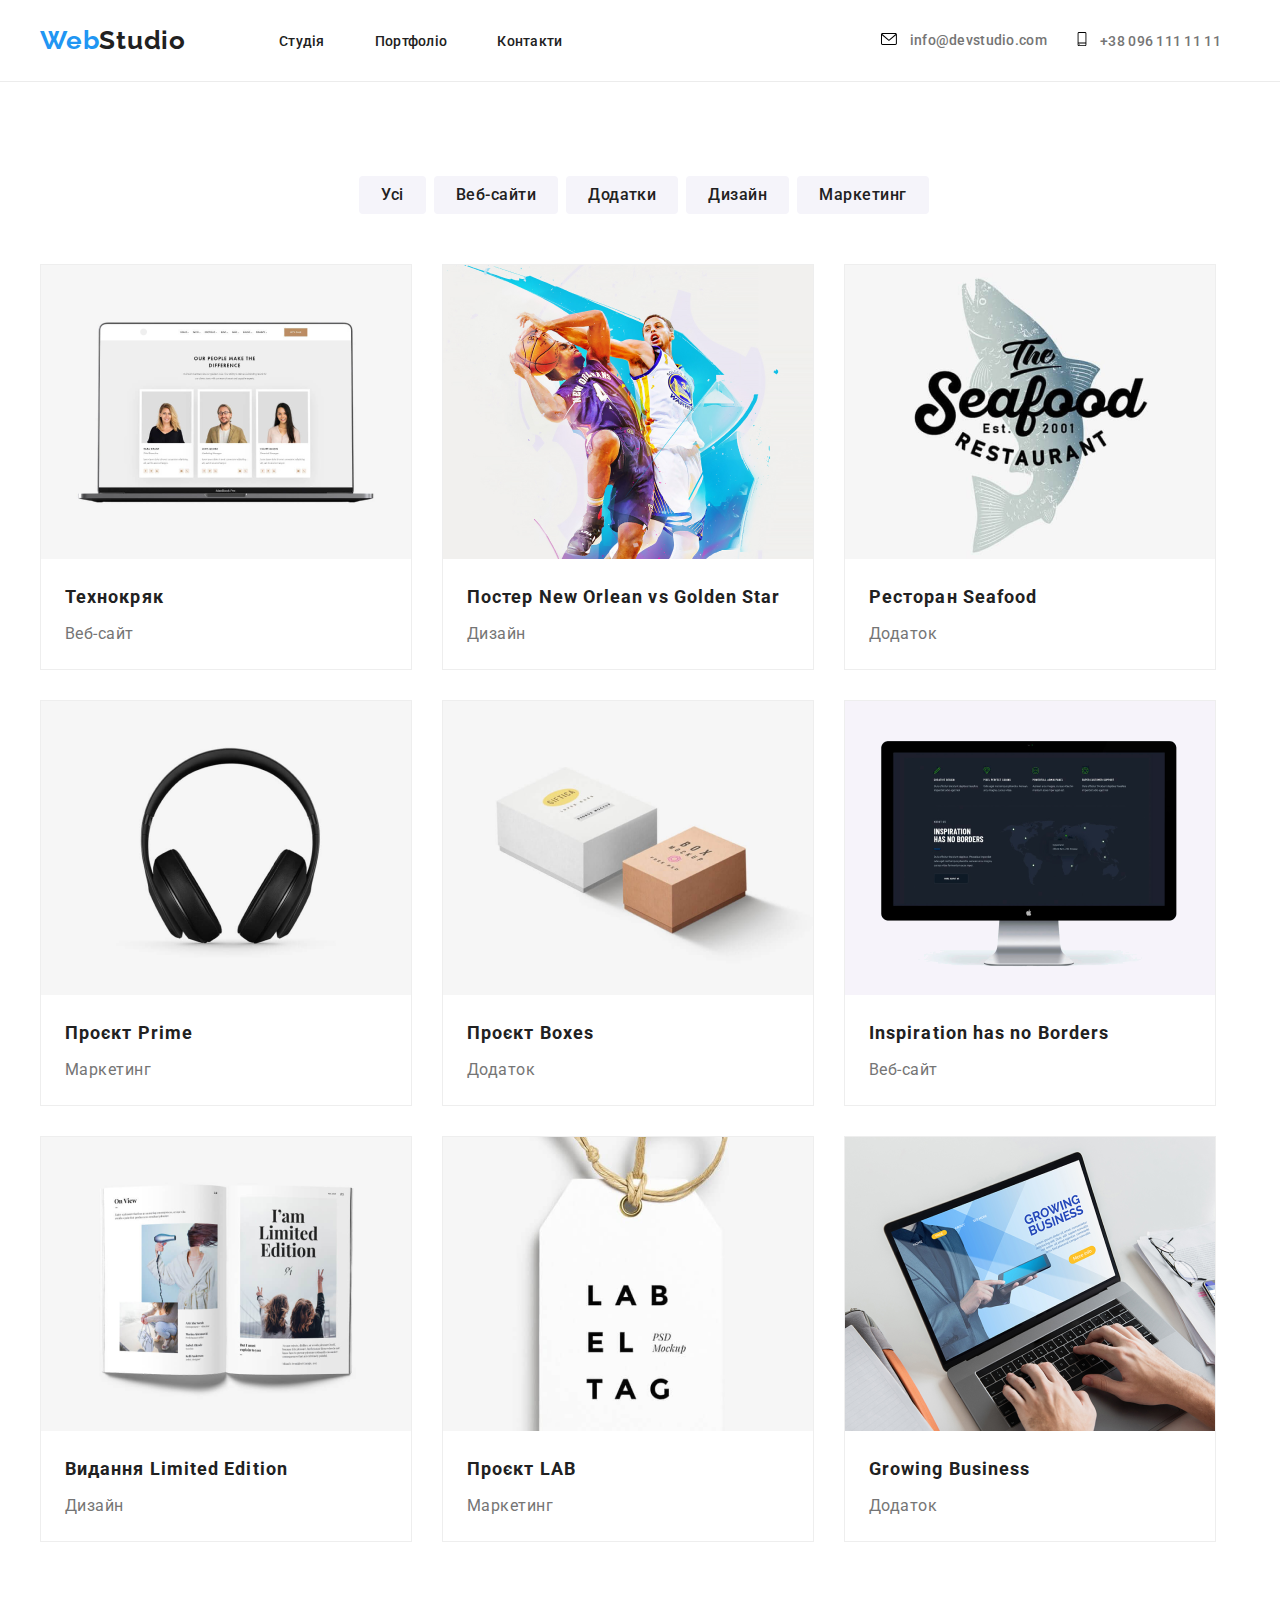
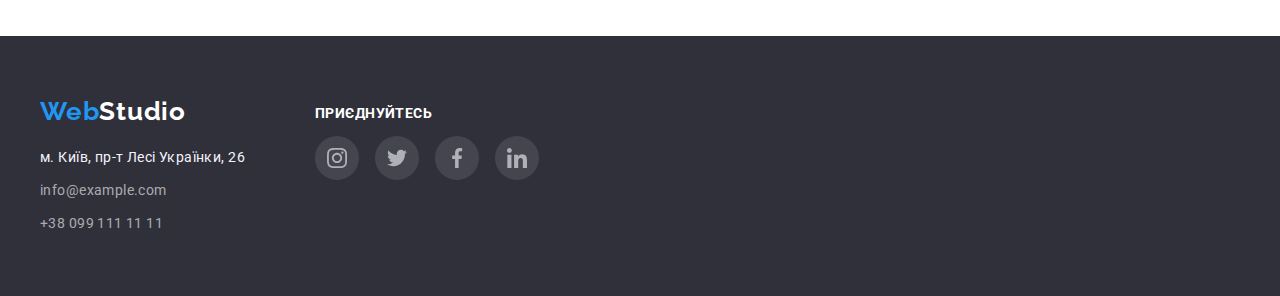
==== portfolio.html @ 9f4a8af1 "Initial commit" ====
<!DOCTYPE html>
<html lang="uk">
  <head>
    <meta charset="UTF-8" />
    <meta http-equiv="X-UA-Compatible" content="IE=edge" />
    <meta name="viewport" content="width=device-width, initial-scale=1.0" />

    <link rel="preconnect" href="https://fonts.googleapis.com" />
    <link rel="preconnect" href="https://fonts.gstatic.com" crossorigin />
    <link
      href="https://fonts.googleapis.com/css2?family=Raleway:wght@700&family=Roboto:wght@400;500;700;900&display=swap"
      rel="stylesheet"
    />

    <link
      rel="stylesheet"
      href="https://cdnjs.cloudflare.com/ajax/libs/modern-normalize/1.1.0/modern-normalize.min.css"
    />
    <link rel="stylesheet" href="./css/styles.css" />
    <title>Portfolio</title>
  </head>

  <body>
    <header class="page-header">
      <div class="container head-container">
        <nav class="navigation">
          <a class="logo-link" href="./index.html" lang="eu"
            ><span class="logo">Web</span>Studio</a
          >
          <ul class="navigation-list">
            <li class="item">
              <a class="header-link" href="./index.html">Студія</a>
            </li>
            <li class="item">
              <a class="header-link" href="./portfolio.html">Портфоліо</a>
            </li>
            <li class="item">
              <a class="header-link" href="#">Контакти</a>
            </li>
          </ul>
        </nav>
        <ul class="hed-adrr">
          <li class="hed-adrr-item">
            <a class="header-address-link" href="mailto:info@devstudio.com">
              <svg class="hed-adrr-svg-envelope" width="16" height="12">
                <use href="./images/icons.svg#icon-envelope"></use>
              </svg>
              info@devstudio.com</a
            >
          </li>
          <li class="hed-adrr-item">
            <a class="header-address-link" href="tel:+380961111111">
              <svg class="hed-adrr-svg-smartphone" width="10" height="14">
                <use href="./images/icons.svg#icon-smartphone"></use>
              </svg>
              +38 096 111 11 11</a
            >
          </li>
        </ul>
      </div>
    </header>
    <main>
      <section class="section-portfolio">
        <div class="container">
          <h1 class="visually-hidden">Список кнопок</h1>
          <ul class="button-list">
            <li>
              <button class="button-portfolio" type="button">Усі</button>
            </li>
            <li>
              <button class="button-portfolio" type="button">Веб-сайти</button>
            </li>
            <li>
              <button class="button-portfolio" type="button">Додатки</button>
            </li>
            <li>
              <button class="button-portfolio" type="button">Дизайн</button>
            </li>
            <li>
              <button class="button-portfolio" type="button">Маркетинг</button>
            </li>
          </ul>
        </div>
        <div class="container">
          <h2 class="visually-hidden">Список портфоліо</h2>
          <ul class="list-portfolio">
            <li class="list-portholio-item">
              <img
                class="portfolio-img"
                src="./images/portfolio/img.png"
                alt="ноутбук на столі"
                width="370"
                height="294"
              />
              <div class="list-porth-item-cont">
                <h3 class="progects">Технокряк</h3>
                <p class="portfolio-list">Веб-сайт</p>
              </div>
            </li>
            <li class="list-portholio-item">
              <img
                class="portfolio-img"
                src="./images/portfolio/img-1.png"
                alt="Чоловіки грають в баскетбол"
                width="370"
                height="294"
              />
              <div class="list-porth-item-cont">
                <h3 class="progects">Постер New Orlean vs Golden Star</h3>
                <p class="portfolio-list">Дизайн</p>
              </div>
            </li>
            <li class="list-portholio-item">
              <img
                class="portfolio-img"
                src="./images/portfolio/img-2.png"
                alt="Намальований кит"
                width="370"
                height="294"
              />
              <div class="list-porth-item-cont">
                <h3 class="progects">Ресторан Seafood</h3>
                <p class="portfolio-list">Додаток</p>
              </div>
            </li>
            <li class="list-portholio-item">
              <img
                class="portfolio-img"
                src="./images/portfolio/img-3.png"
                alt="Навушники"
                width="370"
                height="294"
              />
              <div class="list-porth-item-cont">
                <h3 class="progects">Проєкт Prime</h3>
                <p class="portfolio-list">Маркетинг</p>
              </div>
            </li>
            <li class="list-portholio-item">
              <img
                class="portfolio-img"
                src="./images/portfolio/img-4.png"
                alt="Коробки"
                width="370"
                height="294"
              />
              <div class="list-porth-item-cont">
                <h3 class="progects">Проєкт Boxes</h3>
                <p class="portfolio-list">Додаток</p>
              </div>
            </li>
            <li class="list-portholio-item">
              <img
                class="portfolio-img"
                src="./images/portfolio/img-5.png"
                alt="Монітор"
                width="370"
                height="294"
              />
              <div class="list-porth-item-cont">
                <h3 class="progects">Inspiration has no Borders</h3>
                <p class="portfolio-list">Веб-сайт</p>
              </div>
            </li>
            <li class="list-portholio-item">
              <img
                class="portfolio-img"
                src="./images/portfolio/img-6.png"
                alt="Журнал"
                width="370"
                height="294"
              />
              <div class="list-porth-item-cont">
                <h3 class="progects">Видання Limited Edition</h3>
                <p class="portfolio-list">Дизайн</p>
              </div>
            </li>
            <li class="list-portholio-item">
              <img
                class="portfolio-img"
                src="./images/portfolio/img-7.png"
                alt="Етикетка"
                width="370"
                height="294"
              />
              <div class="list-porth-item-cont">
                <h3 class="progects">Проєкт LAB</h3>
                <p class="portfolio-list">Маркетинг</p>
              </div>
            </li>
            <li class="list-portholio-item">
              <img
                class="portfolio-img"
                src="./images/portfolio/img-8.png"
                alt="Користування ноутбуком"
                width="370"
                height="294"
              />
              <div class="list-porth-item-cont">
                <h3 class="progects">Growing Business</h3>
                <p class="portfolio-list">Додаток</p>
              </div>
            </li>
          </ul>
        </div>
      </section>
    </main>
    <footer class="footer">
      <div class="container container-footer">
        <div>
          <a class="logo-link-footer" href="./index.html" lang="eu"
            ><span class="logo">Web</span>Studio</a
          >
          <address>
            <ul class="list">
              <li>
                <a
                  class="address"
                  href="https://goo.gl/maps/mHFJTk9Zax856aNb7"
                  target="_blank"
                  rel="noopener noreferrer"
                  >м. Київ, пр-т Лесі Українки, 26</a
                >
              </li>
              <li>
                <a class="footer-kontakts" href="mailto:info@example.com"
                  >info@example.com</a
                >
              </li>
              <li>
                <a class="footer-kontakts" href="tel:+380991111111"
                  >+38 099 111 11 11</a
                >
              </li>
            </ul>
          </address>
        </div>
        <div class="joins-box">
          <h3 class="joins">ПРИЄДНУЙТЕСЬ</h3>
          <ul class="socials-list">
            <li class="socials-item">
              <a class="socials-link" href="#">
                <svg width="20" height="20">
                  <use href="./images/icons.svg#icon-instagram"></use>
                </svg>
              </a>
            </li>
            <li class="socials-item">
              <a class="socials-link" href="#">
                <svg width="20" height="20">
                  <use href="./images/icons.svg#icon-twitter"></use>
                </svg>
              </a>
            </li>
            <li class="socials-item">
              <a class="socials-link" href="#">
                <svg width="20" height="20">
                  <use href="./images/icons.svg#icon-facebook"></use>
                </svg>
              </a>
            </li>
            <li class="socials-item">
              <a class="socials-link" href="#">
                <svg width="20" height="20">
                  <use href="./images/icons.svg#icon-linkedin"></use>
                </svg>
              </a>
            </li>
          </ul>
        </div>
      </div>
    </footer>
  </body>
</html>
---- css/styles.css ----
:root {
  --color-primary: #212121;
  --color-secondary: #757575;
  --color-text-button: #ffffff;
  --color-background-button: #2196f3;
  --color-active-button: #188ce8;
  --color-background-hero-title: #2f303a;
  --color-portfolio-background-button: #f5f4fa;
  --color-address-: #ffffff99;
  --color-social-icon: #afb1b8;
}

.html {
  box-sizing: border-box;
}

/* *,
*::before,
*::after {
  box-sizing: inherit;
} */

body {
  margin: 0;
  color: var(--color-primary);
  font-family: "Roboto", "sans-serif";
  font-size: 14px;
}

ul {
  margin: 0;
  padding: 0;
  list-style-type: none;
}

img {
  display: block;
  max-width: 100%;
  height: auto;
}

h1,
h2,
h3,
h4,
h5,
h6,
p {
  margin-top: 0;
}

.container {
  width: 1200px;
  margin: 0 auto;
  padding: 0 0px;
}

/* Header */

.page-header {
  border-bottom: 1px solid #ececec;
}

.head-container {
  display: flex;
  align-items: center;
}

/* Навигация хедера */

.navigation {
  display: flex;
}

.logo-link {
  display: block;
  padding-top: 24px;
  padding-bottom: 25px;

  color: var(--color-primary);
  font-family: "raleway", "sans-serif";
  text-decoration: none;
  font-size: 26px;
  line-height: 1.17;
  font-weight: 700;
  letter-spacing: 0.03em;
}

.logo {
  color: var(--color-background-button);
}

.navigation-list {
  display: flex;
  margin-left: 93px;
}

.navigation-list .item + .item {
  margin-left: 50px;
}

.header-link {
  padding-top: 32px;
  padding-bottom: 32px;
  display: block;

  color: var(--color-primary);
  text-decoration: none;
  font-weight: 500;
  font-size: 14px;
  line-height: 1.17;
  letter-spacing: 0.02em;
}

.header-link:hover {
  color: var(--color-background-button);
}

.header-link:focus {
  color: var(--color-background-button);
}

/* Адрес ссылки хедера */

.hed-adrr {
  display: flex;
  margin-left: 318px;
}

.hed-adrr .hed-adrr-item + .hed-adrr-item {
  margin-left: 30px;
}

.hed-adrr-svg-envelope {
  margin-right: 10px;
}

.hed-adrr-svg-smartphone {
  margin-right: 10px;
}

.header-address-link {
  padding-top: 32px;
  padding-bottom: 32px;
  display: block;

  color: var(--color-secondary);
  text-decoration: none;
  font-weight: 500;
  font-size: 14px;
  line-height: 1.17;
  letter-spacing: 0.02em;
}

.header-address-link:hover {
  color: var(--color-background-button);
  fill: #2196f3;
}

.header-address-link:focus {
  color: var(--color-background-button);
  fill: #2196f3;
}

.main-section {
  padding-top: 200px;
  background-color: var(--color-background-hero-title);
  padding-bottom: 200px;

  max-width: 1600px;
  height: 600px;
  margin-left: auto;
  margin-right: auto;
  background-image: linear-gradient(
      to right,
      rgba(47, 48, 58, 0.4),
      rgba(47, 48, 58, 0.4)
    ),
    url(../images/home-work-four/fon.jpg);
}

/* main-section */

.section {
  padding-bottom: 94px;
}

.hero-container {
  text-align: center;
}

.hero-title {
  display: block;
  margin: 0 0 30px;

  color: var(--color-text-button);
  text-transform: uppercase;
  text-align: center;
  font-weight: 900;
  font-size: 44px;
  line-height: 1.36;
  letter-spacing: 0.06em;
}

.button {
  display: inline-block;
  padding: 10px 24px;
  min-width: 152px;
  text-align: center;

  color: var(--color-text-button);
  background-color: var(--color-background-button);
  border-radius: 4px;
  border: none;
  cursor: pointer;
  font-family: inherit;
  font-size: 16px;
  line-height: 1.87;
  font-weight: 700;
  letter-spacing: 0.06em;
}

.visually-hidden {
  position: absolute;
  white-space: nowrap;
  width: 1px;
  height: 1px;
  overflow: hidden;
  border: 0;
  padding: 0;
  clip: rect(0 0 0 0);
  clip-path: inset(50%);
  margin: -1px;
}

.button:hover {
  background-color: var(--color-active-button);
}

.button:focus {
  background-color: var(--color-active-button);
}

.hero-fon {
  max-width: 1600px;
  height: 600px;
  margin-left: auto;
  margin-right: auto;
  background-image: url(../images/home-work-four/fon.jpg);
}

/* Преимущества */

.benefits-section {
  padding-top: 94px;
}

.benefits-list {
  display: flex;
}

.benefits-list-item {
  margin-right: 30px;
}

.benefits-list-box {
  height: 120px;
  background-color: var(--color-portfolio-background-button);
  padding-bottom: 25px;
  padding-top: 25px;
  padding-right: 100px;
  padding-left: 100px;
  margin-bottom: 30px;
}

.main-title {
  margin-bottom: 10px;

  text-transform: uppercase;
  font-weight: 700;
  font-size: 14px;
  line-height: 1.14;
  letter-spacing: 0.03em;
}

.main-subtitle {
  display: block;
  width: 270px;
  margin-bottom: 0;

  color: var(--color-secondary);
  line-height: 1.71;
  letter-spacing: 0.03em;
}

/* Чим ми займаємось */

.activities {
  margin-bottom: 50px;

  text-align: center;
  font-weight: 700;
  font-size: 36px;
  line-height: 1.16;
  letter-spacing: 0.03em;
}

.list-activites {
  display: flex;
  justify-content: space-between;
}

.list-item-activites {
  margin-right: 30px;
}

/* Наша команда */

.section-team {
  background-color: var(--color-portfolio-background-button);
  padding-bottom: 94px;
  padding-top: 94px;
}

.main-team-list {
  display: flex;
}

.team-item {
  background-color: var(--color-text-button);
  margin-right: 30px;

  box-shadow: 0px 1px 3px rgba(0, 0, 0, 0.12), 0px 1px 1px rgba(0, 0, 0, 0.14),
    0px 2px 1px rgba(0, 0, 0, 0.2);
}

.main-team {
  margin-bottom: 50px;

  font-weight: 700;
  font-size: 36px;
  line-height: 1.16;
  text-align: center;
  letter-spacing: 0.03em;
}

.team-container {
  padding-top: 30px;
  padding-bottom: 30px;
}

.workers {
  margin-bottom: 10px;

  font-weight: 500;
  font-size: 16px;
  line-height: 1.18;
  letter-spacing: 0.03em;
  text-align: center;
}

.professions {
  margin-bottom: 16px;

  color: var(--color-secondary);
  font-size: 16px;
  line-height: 1.18;
  letter-spacing: 0.03em;
  text-align: center;
}

.socials-list {
  display: flex;
  align-items: center;
  justify-content: center;
  gap: 16px;
}

.socials-item {
  width: 44px;
  height: 44px;
}

.socials-link {
  display: flex;
  align-items: center;
  justify-content: center;
  width: 100%;
  height: 100%;
  border-radius: 50%;
  fill: var(--color-social-icon);
  background: rgba(255, 255, 255, 0.1);
}

.socials-link:hover {
  background-color: var(--color-background-button);
  fill: var(--color-text-button);
}

.socials-link:focus {
  background-color: var(--color-background-button);
  fill: var(--color-text-button);
}

/* Постійні клієнти */

.section-clients {
  padding-top: 94px;
  padding-bottom: 94px;
}

.regular-clients {
  margin-bottom: 50px;

  font-weight: 700;
  font-size: 36px;
  line-height: 1.16;
  text-align: center;
  letter-spacing: 0.03em;
}

.clients-list {
  display: flex;
  align-items: center;
  justify-content: center;
  gap: 30px;
}

.clients-item {
  width: 170px;
  height: 92px;
  border: 1px solid #afb1b8;
  border-radius: 4px;
}

.clients-link {
  display: flex;
  align-items: center;
  justify-content: center;
  width: 100%;
  height: 100%;
  fill: #afb1b8;
}

.clients-link:hover {
  fill: var(--color-background-button);
  border-radius: 4px;
  border: 1px solid var(--color-background-button);
}

/* Подвал он же footer */

.footer {
  background-color: var(--color-background-hero-title);
  padding-top: 60px;
  padding-bottom: 60px;
}

.container-footer {
  display: flex;
}

.logo-link-footer {
  display: block;

  color: var(--color-text-button);
  font-family: "raleway", "sans-serif";
  text-decoration: none;
  font-size: 26px;
  line-height: 1.17;
  font-weight: 700;
  letter-spacing: 0.03em;
}

.joins-box {
  margin-left: 70px;
}

.joins {
  display: block;
  padding-top: 10px;

  color: var(--color-text-button);

  text-decoration: none;
  font-weight: 700;
  font-size: 14px;
  line-height: 1.14;
  letter-spacing: 0.03em;
  text-transform: uppercase;
}

.address {
  display: block;
  margin-top: 20px;

  color: var(--color-portfolio-background-button);
  text-decoration: none;
  font-style: normal;
  letter-spacing: 0.03em;
  line-height: 1.71;
}

.address:hover {
  color: var(--color-background-button);
}

.address:focus {
  color: var(--color-background-button);
}

.footer-kontakts {
  display: block;
  margin-top: 9px;

  color: var(--color-address-);
  text-decoration: none;
  font-style: normal;
  letter-spacing: 0.03em;
  line-height: 1.71;
}

.footer-kontakts:hover {
  color: var(--color-background-button);
}

.footer-kontakts:focus {
  color: var(--color-background-button);
}

/* Портфоліо кнопки */

.section-portfolio {
  padding-top: 94px;
  padding-bottom: 94px;
}

.button-list {
  display: flex;
  margin-bottom: 50px;

  justify-content: center;
}

.button-portfolio {
  margin-left: 8px;
  display: inline-block;
  padding: 6px 22px;
  text-align: center;

  color: var(--color-primary);
  background-color: var(--color-portfolio-background-button);
  border-radius: 4px;
  border: none;
  cursor: pointer;
  font-family: inherit;
  font-weight: 500;
  font-size: 16px;
  line-height: 1.62;
  letter-spacing: 0.03em;
}

.button-portfolio:focus {
  color: var(--color-text-button);
  background-color: var(--color-active-button);
  box-shadow: 0px 3px 1px rgba(0, 0, 0, 0.1), 0px 1px 2px rgba(0, 0, 0, 0.08),
    0px 2px 2px rgba(0, 0, 0, 0.12);
}

.button-portfolio:hover {
  color: var(--color-text-button);
  background-color: var(--color-active-button);
  box-shadow: 0px 3px 1px rgba(0, 0, 0, 0.1), 0px 1px 2px rgba(0, 0, 0, 0.08),
    0px 2px 2px rgba(0, 0, 0, 0.12);
}

/* Портфоліо список з зображеннями */

.list-portfolio {
  display: flex;
  flex-wrap: wrap;
  gap: 30px;
  justify-content: flex-start;
}

.list-portholio-item:hover {
  box-shadow: 0px 1px 1px rgba(0, 0, 0, 0.12), 0px 4px 4px rgba(0, 0, 0, 0.06),
    1px 4px 6px rgba(0, 0, 0, 0.16);
}

.list-portholio-item {
  border: 1px solid #eeeeee;
}

.list-porth-item-cont {
  padding-top: 20px;
  padding-bottom: 20px;
  padding-left: 24px;
  padding-right: 24px;
}

.progects {
  margin-bottom: 4px;

  font-size: 18px;
  line-height: 2;
  letter-spacing: 0.06em;
}

.portfolio-list {
  margin-bottom: 0;

  color: var(--color-secondary);
  font-size: 16px;
  line-height: 1.87;
  letter-spacing: 0.03em;
}
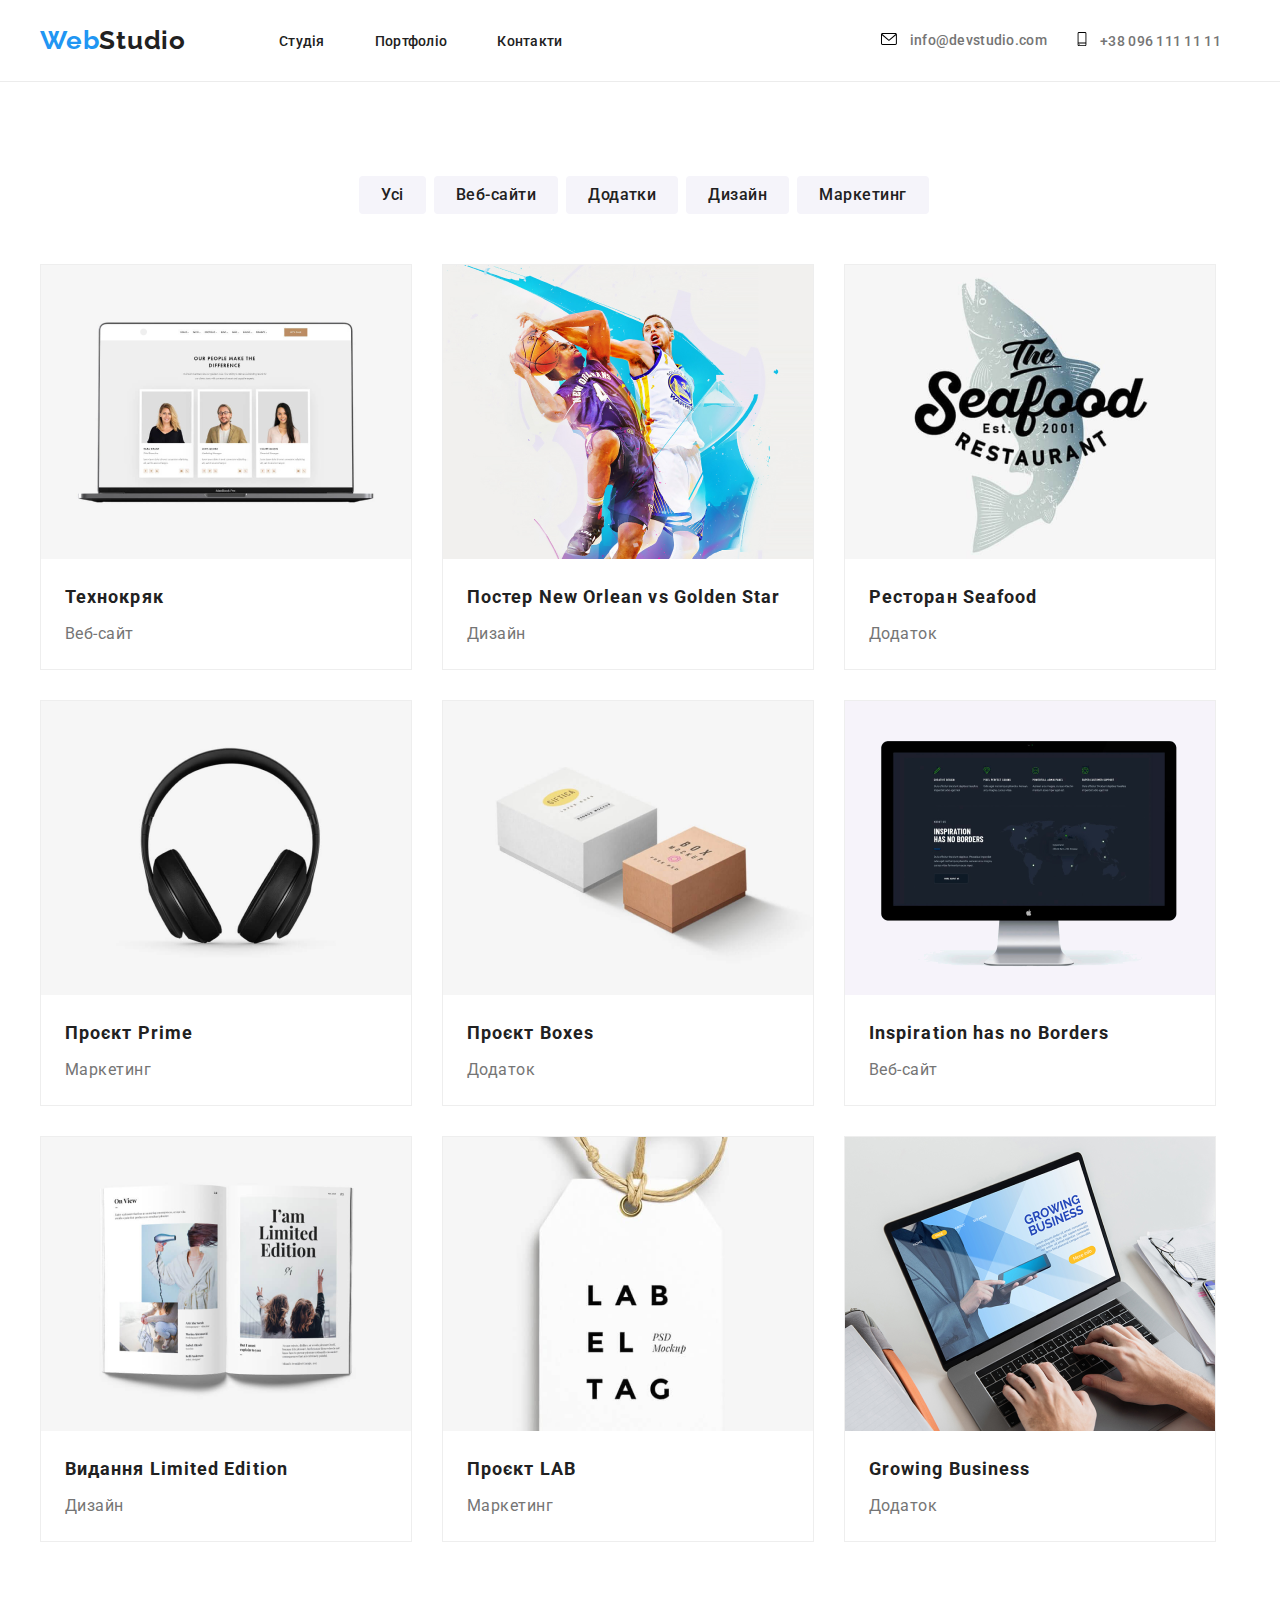
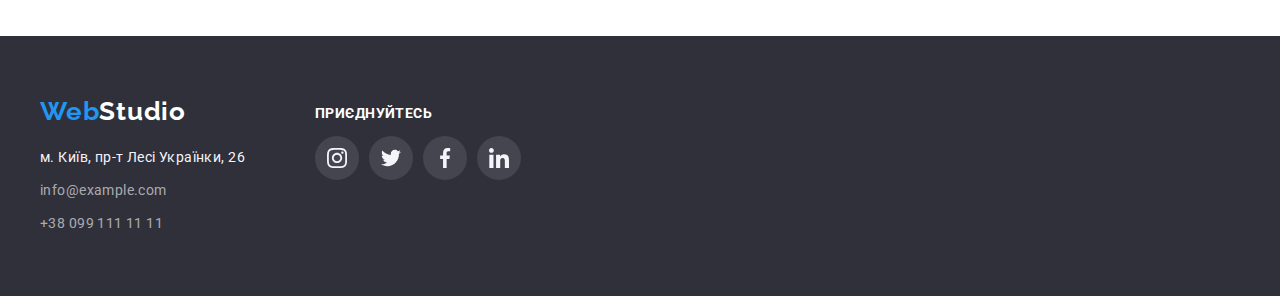
==== commit 3a6fdbdb: "update portholio html file" ====
--- a/portfolio.html
+++ b/portfolio.html
@@ -237,30 +237,30 @@
         </div>
         <div class="joins-box">
           <h3 class="joins">ПРИЄДНУЙТЕСЬ</h3>
-          <ul class="socials-list">
-            <li class="socials-item">
-              <a class="socials-link" href="#">
+          <ul class="socials-list-foot">
+            <li class="socials-item-foot">
+              <a class="socials-link-foot" href="#">
                 <svg width="20" height="20">
                   <use href="./images/icons.svg#icon-instagram"></use>
                 </svg>
               </a>
             </li>
-            <li class="socials-item">
-              <a class="socials-link" href="#">
+            <li class="socials-item-foot">
+              <a class="socials-link-foot" href="#">
                 <svg width="20" height="20">
                   <use href="./images/icons.svg#icon-twitter"></use>
                 </svg>
               </a>
             </li>
-            <li class="socials-item">
-              <a class="socials-link" href="#">
+            <li class="socials-item-foot">
+              <a class="socials-link-foot" href="#">
                 <svg width="20" height="20">
                   <use href="./images/icons.svg#icon-facebook"></use>
                 </svg>
               </a>
             </li>
-            <li class="socials-item">
-              <a class="socials-link" href="#">
+            <li class="socials-item-foot">
+              <a class="socials-link-foot" href="#">
                 <svg width="20" height="20">
                   <use href="./images/icons.svg#icon-linkedin"></use>
                 </svg>
--- a/css/styles.css
+++ b/css/styles.css
@@ -264,12 +264,14 @@
 }
 
 .benefits-list-box {
+  display: flex;
+  align-items: center;
+  justify-content: center;
+  border-radius: 4px;
+
   height: 120px;
   background-color: var(--color-portfolio-background-button);
-  padding-bottom: 25px;
-  padding-top: 25px;
-  padding-right: 100px;
-  padding-left: 100px;
+  
   margin-bottom: 30px;
 }
 
@@ -448,6 +450,12 @@
   border: 1px solid var(--color-background-button);
 }
 
+.clients-link:focus {
+  fill: var(--color-background-button);
+  border-radius: 4px;
+  border: 1px solid var(--color-background-button);
+}
+
 /* Подвал он же footer */
 
 .footer {
@@ -528,6 +536,28 @@
   color: var(--color-background-button);
 }
 
+.socials-list-foot {
+  display: flex;
+  align-items: center;
+  justify-content: center;
+  gap: 10px;
+}
+
+.socials-item-foot {
+  width: 44px;
+  height: 44px;
+}
+
+.socials-link-foot {
+  display: flex;
+  align-items: center;
+  justify-content: center;
+  width: 100%;
+  height: 100%;
+  border-radius: 50%;
+  fill: var(--color-portfolio-background-button);
+  background: rgba(255, 255, 255, 0.1);
+}
 /* Портфоліо кнопки */
 
 .section-portfolio {
